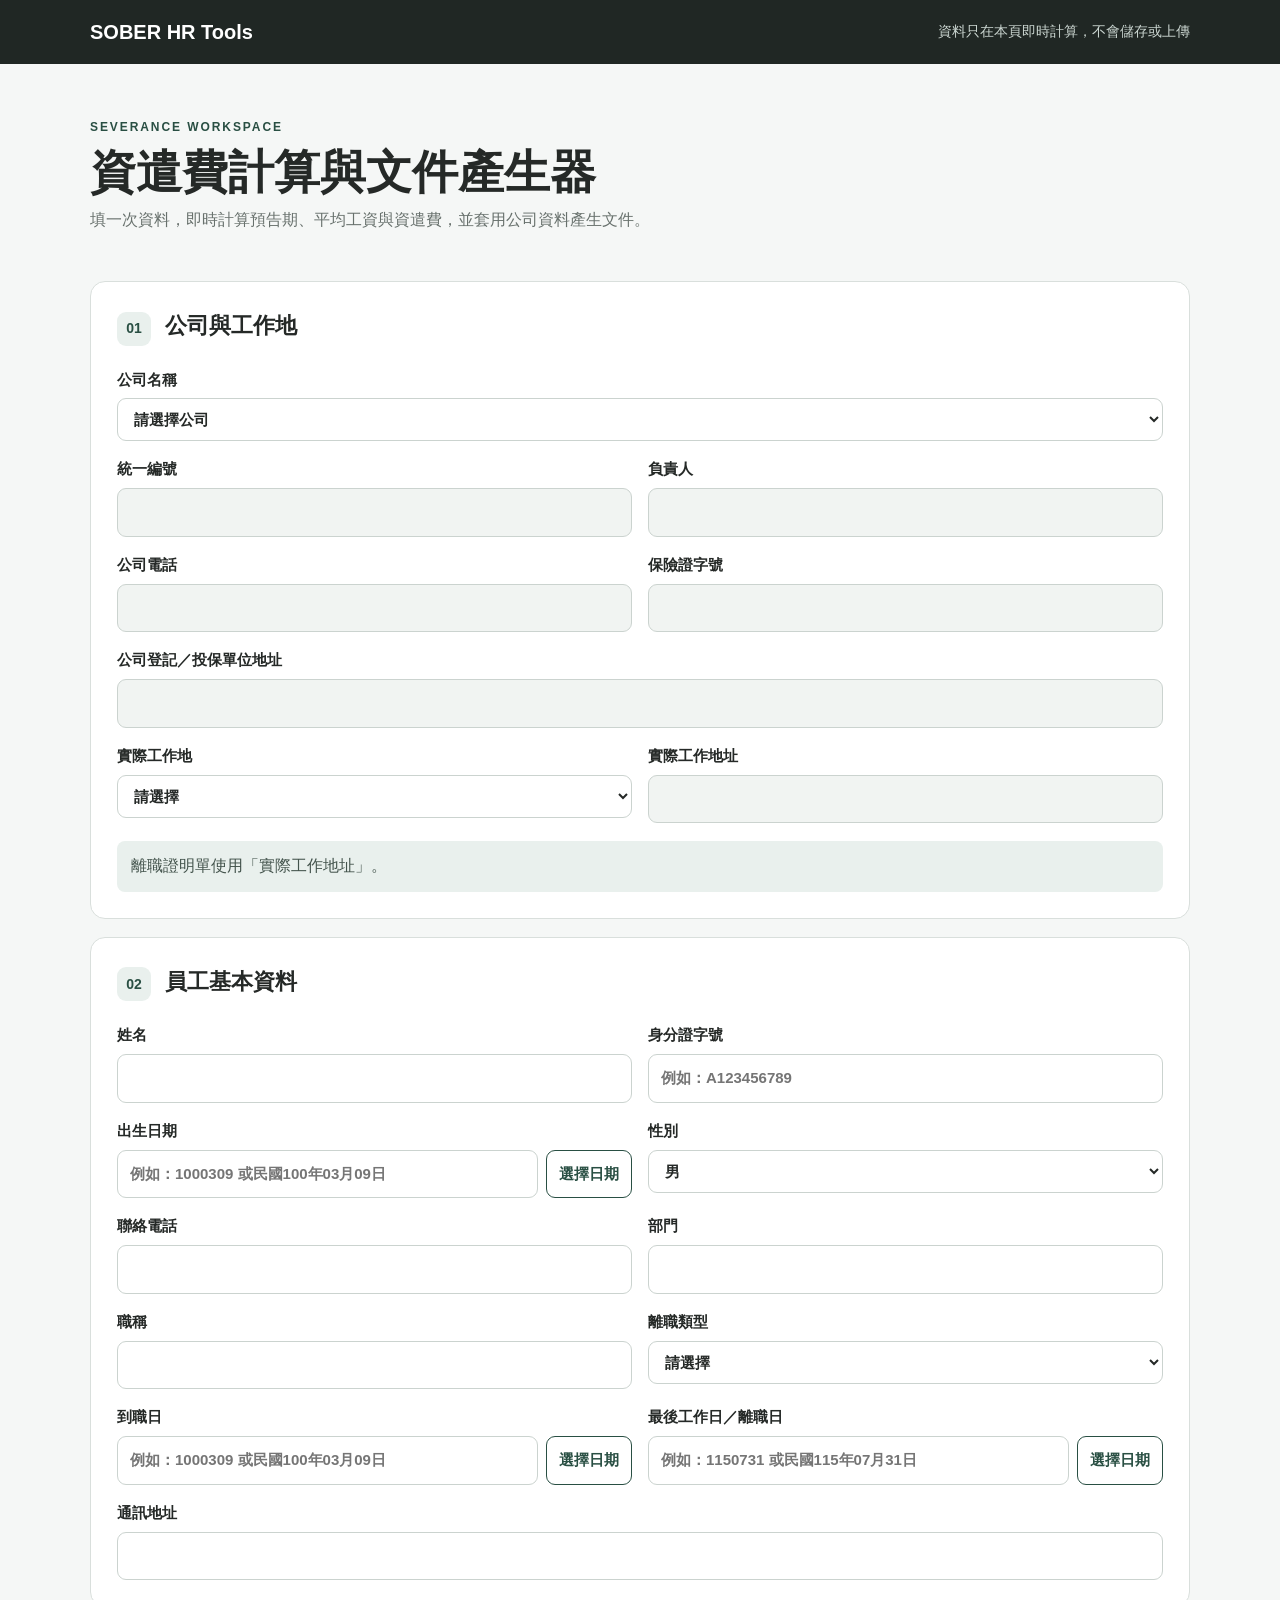
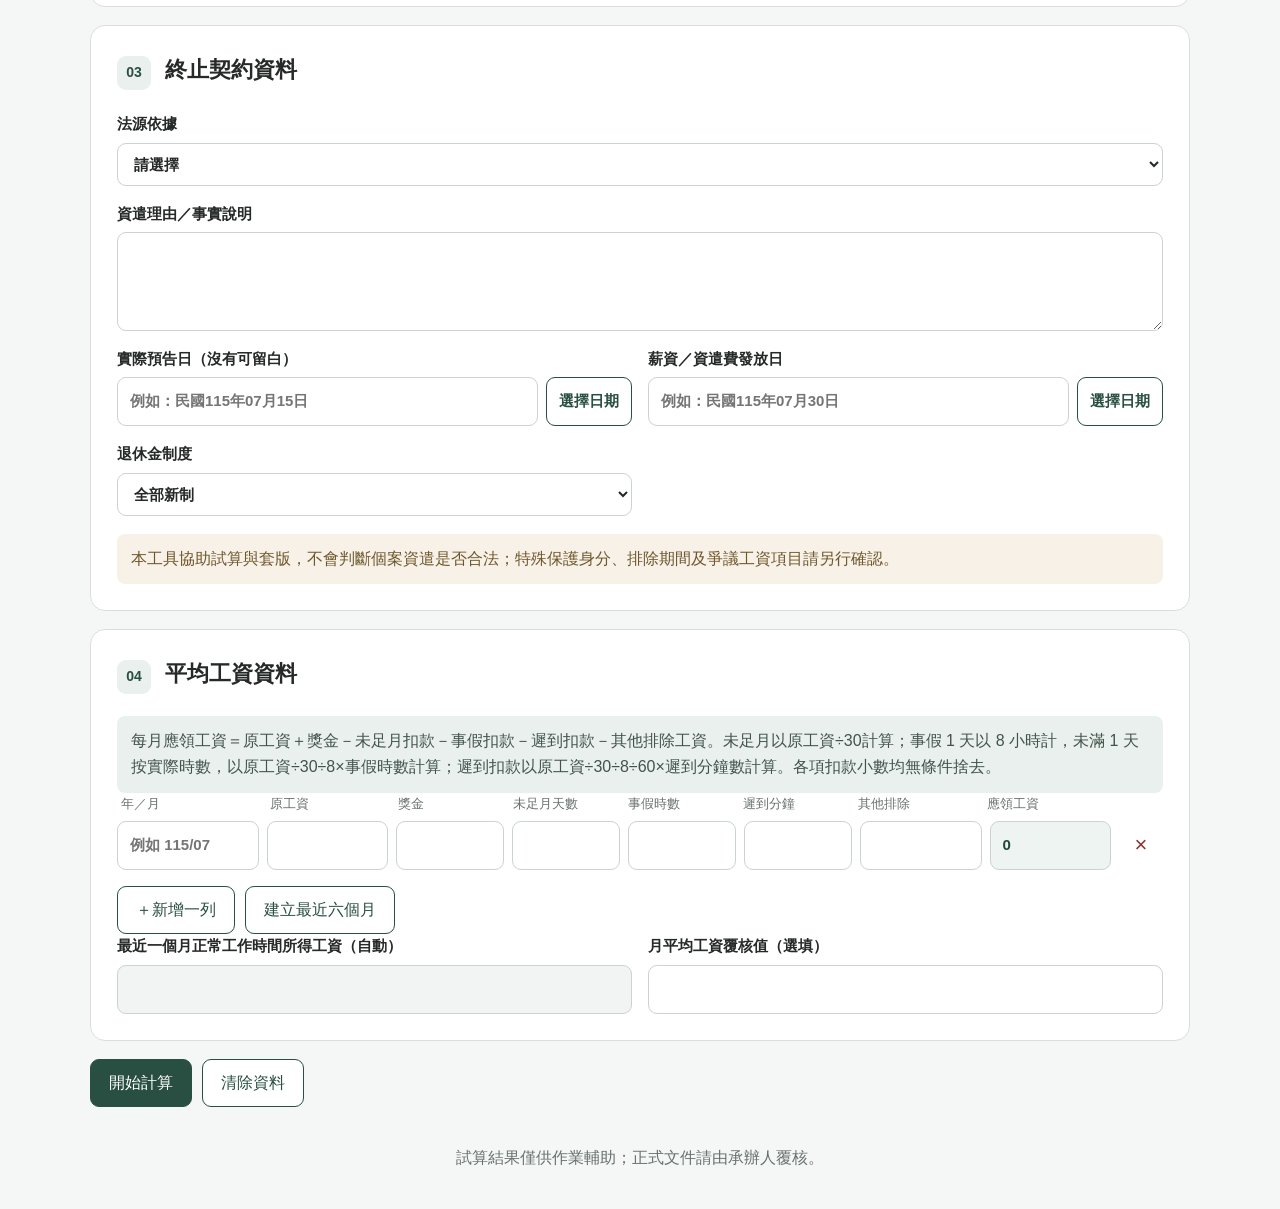
==== severance-calculator/index.html @ 07b01340 "Reorganize HR tools portal" ====
<!doctype html>
<html lang="zh-Hant">
<head>
  <meta charset="utf-8">
  <meta name="viewport" content="width=device-width,initial-scale=1">
  <meta name="description" content="SOBER 資遣費即時計算與文件產生工具">
  <title>SOBER 資遣費計算工具</title>
  <link rel="stylesheet" href="../style.css">
  <link rel="stylesheet" href="../wage.css?v=20260730-roc-picker">
  <link rel="stylesheet" href="../doc-layout.css?v=20260731-document-fields">
  <link rel="stylesheet" href="../mobile.css?v=20260730-print-clean">
</head>
<body>
  <header><div class="shell brand"><b>SOBER HR Tools</b><span>資料只在本頁即時計算，不會儲存或上傳</span></div></header>
  <main class="shell">
    <section class="hero"><p>SEVERANCE WORKSPACE</p><h1>資遣費計算與文件產生器</h1><span>填一次資料，即時計算預告期、平均工資與資遣費，並套用公司資料產生文件。</span></section>
    <form id="severanceForm">
      <section class="card"><h2><i>01</i> 公司與工作地</h2><div class="grid">
        <label class="wide">公司名稱<select name="companyKey" required><option value="">請選擇公司</option><option value="sobo">搜博科技股份有限公司</option><option value="soshow">搜秀網路行銷有限公司</option><option value="socreative">搜創網路行銷有限公司</option><option value="ideas">創思影像有限公司</option><option value="maya">馬雅科技有限公司</option></select></label>
        <label>統一編號<input name="companyId" readonly></label><label>負責人<input name="representative" readonly></label>
        <label>公司電話<input name="companyPhone" readonly></label><label>保險證字號<input name="insuranceNo" readonly></label>
        <label class="wide">公司登記／投保單位地址<input name="companyAddress" readonly></label>
        <label>實際工作地<select name="workplaceRegion" required><option value="">請選擇</option><option value="taipei">台北</option><option value="taichung">台中</option><option value="kaohsiung">高雄</option><option value="tainan">台南</option></select></label>
        <label>實際工作地址<input name="workplace" readonly></label>
      </div><p class="hint">離職證明單使用「實際工作地址」。</p></section>

      <section class="card"><h2><i>02</i> 員工基本資料</h2><div class="grid">
        <label>姓名<input name="employeeName" required></label><label>身分證字號<input name="employeeId" class="employee-id" maxlength="10" pattern="[A-Za-z][0-9]{9}" title="第1碼須為英文字母，後接9碼數字" placeholder="例如：A123456789" required></label>
        <label>出生日期<input name="birthDate" class="roc-date" inputmode="numeric" placeholder="例如：1000309 或民國100年03月09日"></label><label>性別<select name="gender"><option value="male">男</option><option value="female">女</option></select></label>
        <label>聯絡電話<input name="employeePhone"></label><label>部門<input name="department"></label>
        <label>職稱<input name="jobTitle" required></label><label>離職類型<select name="departureType" required><option value="">請選擇</option><option value="voluntary">自願離職</option><option value="involuntary">非自願離職</option></select></label>
        <label>到職日<input name="startDate" class="roc-date" inputmode="numeric" placeholder="例如：1000309 或民國100年03月09日" required></label><label>最後工作日／離職日<input name="endDate" class="roc-date" inputmode="numeric" placeholder="例如：1150731 或民國115年07月31日" required></label>
        <label class="wide">通訊地址<input name="employeeAddress"></label>
      </div></section>

      <section class="card" id="terminationSection"><h2><i>03</i> 終止契約資料</h2><div class="grid">
        <label class="wide">法源依據<select name="legalBasis" required><option value="">請選擇</option><option>勞動基準法第11條第1款－歇業或轉讓</option><option>勞動基準法第11條第2款－虧損或業務緊縮</option><option>勞動基準法第11條第3款－不可抗力暫停工作逾一個月</option><option>勞動基準法第11條第4款－業務性質變更，有減少勞工必要</option><option>勞動基準法第11條第5款－勞工對所擔任工作確不能勝任</option><option>勞動基準法第13條但書</option><option>勞動基準法第20條－事業單位改組或轉讓</option><option>勞動基準法第14條－勞工不經預告終止契約</option><option value="other">其他（請在理由說明）</option></select></label>
        <label class="wide">資遣理由／事實說明<textarea name="reasonDetail" rows="3" required></textarea></label>
        <label>實際預告日（沒有可留白）<input name="actualNoticeDate" class="roc-date" inputmode="numeric" placeholder="例如：民國115年07月15日"></label><label>薪資／資遣費發放日<input name="settlementDate" class="roc-date" inputmode="numeric" placeholder="例如：民國115年07月30日"></label>
        <label>退休金制度<select name="pensionSystem"><option value="new">全部新制</option><option value="old">全部舊制</option><option value="mixed">新舊制並存</option></select></label><label id="transitionField" hidden>轉換新制日期<input name="transitionDate" class="roc-date" inputmode="numeric" value="民國94年07月01日"></label>
      </div><p class="warning">本工具協助試算與套版，不會判斷個案資遣是否合法；特殊保護身分、排除期間及爭議工資項目請另行確認。</p></section>

      <section class="card" id="wageSection"><h2><i>04</i> 平均工資資料</h2><p class="hint">每月應領工資＝原工資＋獎金－未足月扣款－事假扣款－遲到扣款－其他排除工資。未足月以原工資÷30計算；事假 1 天以 8 小時計，未滿 1 天按實際時數，以原工資÷30÷8×事假時數計算；遲到扣款以原工資÷30÷8÷60×遲到分鐘數計算。各項扣款小數均無條件捨去。</p>
        <div class="wage-head"><span>年／月</span><span>原工資</span><span>獎金</span><span>未足月天數</span><span>事假時數</span><span>遲到分鐘</span><span>其他排除</span><span>應領工資</span><span></span></div><div id="wageRows"></div>
        <div class="row-actions"><button type="button" class="ghost" id="addWageRow">＋新增一列</button><button type="button" class="ghost" id="fillSixMonths">建立最近六個月</button></div>
        <div class="grid"><label>最近一個月正常工作時間所得工資（自動）<input name="lastMonthlySalary" type="number" min="0" readonly></label><label>月平均工資覆核值（選填）<input name="averageWageOverride" type="number" min="0" step="0.01"></label></div>
      </section>
      <div class="actions"><button class="primary" id="submitForm" type="submit">開始計算</button><button class="ghost" type="reset">清除資料</button><span id="formMessage"></span></div>
    </form>

    <section id="results" class="card results" hidden><h2 id="resultsTitle">計算結果</h2><div class="metrics" id="resultMetrics">
      <article><small>法定預告天數</small><strong id="noticeDays">0 天</strong><p id="noticeDetail"></p></article>
      <article><small>預告日期</small><strong id="latestNotice">—</strong><p>優先顯示實際預告日；未填時顯示仍可符合期限的最晚預告日。</p></article>
      <article><small>月平均工資</small><strong id="averageMonthly">NT$0</strong><p id="averageDetail"></p></article>
      <article class="accent"><small>資遣費</small><strong id="severancePay">NT$0</strong><p id="severanceDetail"></p></article>
    </div><div id="calculationSheet" class="details"></div>
      <div class="documents"><div><h2>PDF 文件產生器</h2><p id="documentsHint">依公司表單套入資料，再列印或另存為 PDF。</p></div><div><button data-doc="notice" data-involuntary>產生資遣通知書 PDF</button><button data-doc="average" data-involuntary>產生平均工資明細 PDF</button><button data-doc="service">產生離職證明 PDF</button><button data-doc="involuntary" data-involuntary>產生非自願離職證明 PDF</button></div></div>
    </section>
  </main>
  <dialog id="documentDialog"><div class="dialogbar"><b id="dialogTitle"></b><div><button id="togglePreviewZoom" type="button">放大閱讀</button><button id="printDocument">列印／另存 PDF</button><button id="closeDialog">關閉</button></div></div><div id="documentPreview" class="paper"></div></dialog>
  <footer>試算結果僅供作業輔助；正式文件請由承辦人覆核。</footer>
  <script src="../vendor/jszip.min.js"></script><script src="../app.js?v=20260731-document-fields"></script>
</body></html>
---- style.css ----
:root{--green:#294f43;--mint:#e9f0ed;--ink:#252927;--muted:#68716d;--line:#d9dfdc;--bg:#f5f7f6;--white:#fff}*{box-sizing:border-box}body{margin:0;background:var(--bg);color:var(--ink);font:16px/1.65 "Microsoft JhengHei","PingFang TC",sans-serif}header{background:#202724;color:#fff}.shell{width:min(1100px,calc(100% - 32px));margin:auto}.brand{min-height:64px;display:flex;align-items:center;justify-content:space-between;gap:20px}.brand b{font-size:20px}.brand span{font-size:14px;color:#cbd6d1}.hero{padding:54px 0 30px}.hero p{margin:0;color:var(--green);font-size:12px;font-weight:800;letter-spacing:.16em}.hero h1{font-size:clamp(30px,5vw,46px);line-height:1.15;margin:8px 0}.hero span{color:var(--muted)}.card{background:var(--white);border:1px solid var(--line);border-radius:15px;padding:26px;margin:18px 0}.card h2{margin:0 0 22px;font-size:22px}.card h2 i{display:inline-grid;place-items:center;width:34px;height:34px;margin-right:8px;border-radius:9px;background:var(--mint);color:var(--green);font-size:14px;font-style:normal}.grid{display:grid;grid-template-columns:1fr 1fr;gap:16px}.wide{grid-column:1/-1}label{display:flex;flex-direction:column;gap:6px;font-weight:700;font-size:15px}input,select,textarea,button{font:inherit}input,select,textarea{width:100%;border:1px solid #cbd3cf;border-radius:9px;padding:11px 12px;background:#fff;color:var(--ink)}input[readonly]{background:#f1f4f2;color:#56605b}textarea{resize:vertical}.hint,.warning{margin:18px 0 0;padding:12px 14px;border-radius:8px;background:var(--mint);color:#43534c}.warning{background:#f7f1e7;color:#6e572c}.wage-head,.wage-row{display:grid;grid-template-columns:1.3fr 1fr .8fr .8fr 1fr 40px;gap:8px;align-items:center}.wage-head{padding:0 4px 7px;color:var(--muted);font-size:13px}.wage-row{margin-bottom:8px}.remove{border:0;background:transparent;color:#8b3434;font-size:22px;cursor:pointer}.row-actions,.actions{display:flex;gap:10px;align-items:center;flex-wrap:wrap;margin-top:16px}.primary,.ghost,.documents button,.dialogbar button{border:1px solid var(--green);border-radius:9px;padding:10px 18px;cursor:pointer}.primary,.documents button{background:var(--green);color:#fff}.ghost,.dialogbar button{background:#fff;color:var(--green)}#formMessage{color:#a33}.results{scroll-margin-top:20px}.metrics{display:grid;grid-template-columns:repeat(4,1fr);gap:12px}.metrics article{border:1px solid var(--line);border-radius:12px;padding:18px}.metrics small{color:var(--muted)}.metrics strong{display:block;margin:5px 0;font-size:24px}.metrics p{margin:0;color:var(--muted);font-size:13px}.metrics .accent{background:var(--green);color:#fff}.metrics .accent small,.metrics .accent p{color:#d7e4df}.details{margin-top:16px;border-top:1px solid var(--line)}.calc-row{display:flex;justify-content:space-between;gap:20px;padding:10px 0;border-bottom:1px solid var(--line)}.documents{display:flex;justify-content:space-between;gap:20px;align-items:center;margin-top:24px;padding-top:20px;border-top:1px solid var(--line)}.documents h2,.documents p{margin:0}.documents>div:last-child{display:flex;gap:8px;flex-wrap:wrap}dialog{width:min(900px,96vw);max-height:94vh;border:0;border-radius:14px;padding:0}dialog::backdrop{background:#0008}.dialogbar{position:sticky;top:0;display:flex;justify-content:space-between;gap:20px;padding:12px 18px;background:#202724;color:#fff}.paper{padding:38px;background:#fff}.paper h1{text-align:center}.paper table{width:100%;border-collapse:collapse}.paper th,.paper td{border:1px solid #333;padding:9px;text-align:left}.paper th{width:18%;background:#f2f2f2}.signature{display:flex;justify-content:space-between;margin-top:42px}footer{text-align:center;color:var(--muted);padding:38px 16px}@media(max-width:760px){.brand{align-items:flex-start;flex-direction:column;justify-content:center;padding:12px 0}.grid,.metrics{grid-template-columns:1fr}.wide{grid-column:auto}.card{padding:18px}.wage-head{display:none}.wage-row{grid-template-columns:1fr 1fr}.wage-row input:first-child{grid-column:1/-1}.documents{align-items:flex-start;flex-direction:column}.documents>div:last-child{width:100%}.documents button{width:100%}.calc-row{flex-direction:column;gap:2px}.paper{padding:18px}}@media print{body>*:not(dialog),.dialogbar{display:none!important}dialog{position:static;width:auto;max-height:none;display:block!important}.paper{padding:0}}
---- wage.css ----
.wage-head,.wage-row{grid-template-columns:1.05fr .9fr .8fr .8fr .8fr .8fr .9fr .9fr 44px}
.wage-field{display:block;min-width:0}
.wage-field span{display:none}
.wage-field input{width:100%;min-width:0}
.net-wage{background:#edf4f1!important;color:#21483d!important;font-weight:700}
.roc-date-picker{position:relative;display:grid;grid-template-columns:minmax(0,1fr) auto;gap:8px;width:100%}
.roc-date-picker .roc-date{min-width:0}
.roc-calendar-button{border:1px solid #294f43;border-radius:9px;padding:8px 12px;background:#fff;color:#294f43;white-space:nowrap;cursor:pointer}
.native-date-picker{position:absolute;right:0;bottom:0;width:1px;height:1px;padding:0;border:0;opacity:0;pointer-events:none}
@media(max-width:760px){
  .wage-row{grid-template-columns:minmax(0,1fr) minmax(0,1fr) 42px;gap:10px;padding:14px;margin-bottom:14px;border:1px solid #d9dfdc;border-radius:12px;background:#f8faf9}
  .wage-field{grid-column:span 1;font-size:13px;gap:4px}
  .wage-field span{display:block;color:#56605b;font-weight:700}
  .wage-field:first-child,.wage-field:nth-child(8){grid-column:1/-2}
  .wage-row .remove{grid-column:3;grid-row:1;align-self:end;width:42px;height:44px;border:1px solid #e0caca;border-radius:9px;background:#fff4f4}
}
.paper{width:210mm;min-height:297mm;margin:auto;padding:15mm!important;color:#111;font-family:"Microsoft JhengHei",sans-serif}
.paper .doc-title{text-align:center;font-size:24px;letter-spacing:.18em;margin:0 0 16px}.paper .doc-subtitle{text-align:center;font-size:19px;margin:0 0 14px}.paper .doc-table{width:100%;border-collapse:collapse}.paper .doc-table th,.paper .doc-table td{border:1px solid #222;padding:7px 8px;vertical-align:middle}.paper .doc-table th{background:#f3f3f3;text-align:center}.paper .doc-note{font-size:12px;line-height:1.45}.paper .company-block{margin-top:24px;line-height:2}.paper .signature-line{display:flex;justify-content:space-between;gap:30px;margin-top:28px}.paper .checkboxes{white-space:pre-line;line-height:1.8}.paper .wage-detail th,.paper .wage-detail td{text-align:center;font-size:12px;padding:5px}.paper .right{text-align:right!important}
@media(max-width:760px){dialog{width:100vw}.paper{width:210mm;transform-origin:top left}}
@page{size:A4;margin:0}
---- doc-layout.css ----
.paper .paired-form{table-layout:fixed}
.paper .paired-form col.label{width:18%}
.paper .paired-form col.value{width:32%}
.paper .paired-form th,.paper .paired-form td{height:38px}
.paper .paired-form .notice-address-row th,.paper .paired-form .notice-address-row td{height:auto;min-height:38px}
.paper .paired-form .notice-address{padding:7px 10px;line-height:1.45;overflow-wrap:anywhere;word-break:break-word}
.paper .section-row th{background:#dfe9e5!important;color:#173f34;text-align:left!important;font-size:16px;padding:7px 10px!important}
.paper .amount-box{font-size:20px;font-weight:700;text-align:right!important}
.paper .approval-table{table-layout:fixed;margin-top:18px}
.paper .approval-table th{width:20%;background:#edf2f0}
.paper .approval-table td{height:68px}
.paper .formula-box{margin:16px 0;padding:12px;border:1px solid #49675e;background:#f3f7f5;line-height:1.8}
.paper .notice-statement{margin:14px 0;padding:11px 13px;border:1px solid #8b9792;background:#f7f8f8;font-size:13px;line-height:1.75;text-align:justify}
.paper .notice-document{display:flex;flex-direction:column;min-height:267mm}
.paper .notice-heading{margin-bottom:16px;text-align:center}
.paper .notice-heading .doc-subtitle{font-size:18px;line-height:1.35;margin:0 0 6px;letter-spacing:.04em}
.paper .notice-heading .doc-title{font-size:23px;line-height:1.3;margin:0;letter-spacing:.16em}
.paper .employee-signature{display:grid;grid-template-columns:auto 1fr auto 120px;align-items:end;gap:8px;margin-top:auto;padding:20px 8px 6px;font-size:14px}
.paper .employee-signature .signature-space,.paper .employee-signature .date-space{height:30px;border-bottom:1px solid #222}
.paper .service-document{display:flex;flex-direction:column;min-height:267mm;color:#1f2926;font-size:14px}
.paper .service-heading{text-align:center;margin:0 0 22px}
.paper .service-heading h1{margin:0;font-size:30px;line-height:1.35;letter-spacing:.3em}
.paper .service-title-rule{display:flex;align-items:center;justify-content:center;gap:8px;margin-top:12px}
.paper .service-title-rule span{width:110px;border-top:2px solid #86a99d}
.paper .service-title-rule i{width:8px;height:8px;border-radius:50%;background:#527c6e}
.paper .service-section h2{display:flex;align-items:center;gap:8px;margin:0 0 10px;font-size:16px;letter-spacing:.05em}
.paper .service-section h2 b{display:grid;place-items:center;width:25px;height:25px;border-radius:50%;background:#294f43;color:#fff;font-size:12px}
.paper .service-employee-table{table-layout:fixed}
.paper .service-employee-table col.service-label{width:17%}
.paper .service-employee-table col.service-value{width:33%}
.paper .service-employee-table th,.paper .service-employee-table td{height:43px;padding:8px 10px}
.paper .service-employee-table th{background:#edf2f0}
.paper .service-statement{display:grid;grid-template-columns:1fr auto 1fr;align-items:center;gap:14px;margin:20px 0}
.paper .service-statement span{border-top:1px solid #68716d}
.paper .service-statement b{font-size:16px;font-weight:500;letter-spacing:.04em}
.paper .company-section{margin-top:2px}
.paper .company-info-layout{display:grid;grid-template-columns:1.35fr 1fr;gap:36px;padding:4px 4px 0}
.paper .company-details p{margin:0 0 8px;line-height:1.55}
.paper .company-seals{display:grid;grid-template-columns:1fr;gap:14px}
.paper .company-seals>div{display:grid;grid-template-columns:90px 1fr;align-items:center;gap:10px}
.paper .company-seals span{text-align:center;font-weight:700}
.paper .company-seals i{height:50px;border:1px dashed #8b9792;background:#fafbfb}
.paper .service-issue-date{margin-top:auto;padding:26px 0 4px;text-align:center;font-size:18px;letter-spacing:.16em;border-bottom:5px solid #9ab9ae}
.paper .average-document{font-size:13px;line-height:1.5}
.paper .average-heading{margin-bottom:14px;text-align:center}
.paper .average-heading .doc-subtitle{font-size:17px;line-height:1.35;margin:0 0 5px;letter-spacing:.04em}
.paper .average-heading .doc-title{font-size:22px;line-height:1.3;margin:0;letter-spacing:.15em}
.paper .average-wages{margin-top:12px}
.paper .average-wages{table-layout:fixed}
.paper .average-wages th,.paper .average-wages td{font-size:11px;padding:4px;overflow-wrap:anywhere}
.paper .average-wages th:nth-child(1),.paper .average-wages td:nth-child(1){width:13%}
.paper .average-wages th:nth-child(2),.paper .average-wages td:nth-child(2){width:13%}
.paper .average-wages th:nth-child(3),.paper .average-wages td:nth-child(3){width:10%}
.paper .average-wages th:nth-child(4),.paper .average-wages td:nth-child(4){width:14%}
.paper .average-wages th:nth-child(5),.paper .average-wages td:nth-child(5){width:13%}
.paper .average-wages th:nth-child(6),.paper .average-wages td:nth-child(6){width:12%}
.paper .average-wages th:nth-child(7),.paper .average-wages td:nth-child(7){width:12%}
.paper .average-wages th:nth-child(8),.paper .average-wages td:nth-child(8){width:13%}
.paper .average-formula{margin:12px 0 10px;padding:9px 11px;font-size:13px;line-height:1.65}
.paper .average-formula .doc-note,.paper .average-formula br:last-of-type{display:none}
.paper .severance-total{display:flex;align-items:center;justify-content:space-between;margin:10px 0;padding:10px 14px;border:2px solid #294f43;background:#e9f0ed;color:#173f34}
.paper .severance-total span{font-size:15px;font-weight:700;letter-spacing:.06em}
.paper .severance-total strong{font-size:22px;line-height:1.2}
.paper .final-payment{display:grid;grid-template-columns:1fr auto;align-items:center;gap:3px 16px;margin:10px 0;padding:10px 14px;border:2px solid #173f34;background:#294f43;color:#fff}
.paper .final-payment span{font-size:15px;font-weight:700;letter-spacing:.06em}
.paper .final-payment strong{font-size:22px;line-height:1.2}
.paper .final-payment small{grid-column:1/-1;text-align:right;color:#d7e4df}
.paper .notice-summary{margin-top:10px;border:1px solid #8b9792}
.paper .notice-summary h3{margin:0;padding:6px 10px;background:#dfe9e5;color:#173f34;font-size:14px}
.paper .notice-summary dl{display:grid;grid-template-columns:1fr 1fr;margin:0}
.paper .notice-summary dl>div{display:grid;grid-template-columns:44% 56%;min-width:0;border-top:1px solid #d5dbd8}
.paper .notice-summary dl>div:nth-child(odd){border-right:1px solid #d5dbd8}
.paper .notice-summary dt,.paper .notice-summary dd{margin:0;padding:5px 7px}
.paper .notice-summary dt{background:#f3f5f4;font-weight:700}
.paper .notice-summary dd{text-align:right}
.paper .approval-three{margin-top:12px;direction:rtl}
.paper .approval-three th{width:33.333%}
.paper .approval-three td{height:88px}
.paper:has(.official-form-document){width:210mm;padding:0!important;background:#ddd}
.paper .official-form-document{width:210mm;margin:0 auto;color:#000;font-family:"DFKai-SB","BiauKai","標楷體",serif;font-size:14px;line-height:1}
.paper .official-page{position:relative;width:210mm;height:297mm;overflow:hidden;background:#fff}
.paper .official-page>img{display:block;width:100%;height:100%;object-fit:fill}
.paper .official-field,.paper .official-check,.paper .official-gender,.paper .official-date{position:absolute;z-index:1;display:flex;align-items:center;white-space:nowrap}
.paper .official-field{height:3.1%;padding:0 .25%;overflow:hidden;font-size:14px;background:transparent}
.paper .official-date{inset:0;font-family:"DFKai-SB","BiauKai","標楷體",serif;font-size:14px;pointer-events:none}
.paper .official-date i{position:absolute;display:flex;align-items:center;justify-content:center;height:3.1%;font-style:normal}
.paper .field-issue-date::before{content:"";position:absolute;left:70%;top:4.55%;width:22%;height:3.1%;background:#fff}
.paper .field-issue-date .date-year{left:71%;top:4.55%;width:7%}.paper .field-issue-date .date-month{left:78%;top:4.55%;width:6%}.paper .field-issue-date .date-day{left:84%;top:4.55%;width:7%}
.paper .field-issue-date .date-year::after{content:"年";margin-left:5px}.paper .field-issue-date .date-month::after{content:"月";margin-left:5px}.paper .field-issue-date .date-day::after{content:"日";margin-left:5px}
.paper .field-name{left:18.2%;top:7.35%;width:31%}
.paper .field-birth-date .date-year{left:67.6%;top:7.7%;width:4.8%}.paper .field-birth-date .date-month{left:74%;top:7.7%;width:3.4%}.paper .field-birth-date .date-day{left:80.1%;top:7.7%;width:3.4%}
.paper .official-gender{left:19.1%;width:6.4%;height:1.75%;gap:3px;padding-left:.2%;background:#fff;font-size:14px;font-family:"DFKai-SB","BiauKai","標楷體",serif}
.paper .official-gender>i{position:relative;flex:0 0 13px;width:13px;height:13px;border:1px solid #111;background:#fff;font-style:normal}
.paper .official-gender.selected>i::after{content:"✓";position:absolute;left:0;top:-5px;font:700 17px/1 "DFKai-SB","BiauKai","標楷體",serif}
.paper .gender-male{top:11.05%}
.paper .gender-female{top:12.65%}
.paper .field-id{left:52.6%;top:10.85%;width:39.3%;height:3.45%;padding-left:1.2%;background:#fff;font-size:16px;letter-spacing:.08em;font-family:"DFKai-SB","BiauKai","標楷體",serif}
.paper .field-address{left:18.2%;top:14.25%;width:43.6%}
.paper .field-phone{left:70.8%;top:14.42%;width:20.7%;height:2.7%;padding-left:.45%;font-size:13px;line-height:1;overflow:hidden}
.paper .field-end-date .date-year{left:46.9%;top:18.05%;width:4.8%}.paper .field-end-date .date-month{left:54%;top:18.05%;width:3.4%}.paper .field-end-date .date-day{left:59.3%;top:18.05%;width:3.4%}
.paper .field-workplace{left:76.1%;top:17.7%;width:15.9%;justify-content:center;white-space:normal;text-align:center;font-size:12px;line-height:1.15;background:#fff}
.paper .official-check{width:1.9%;height:1.55%;font:700 16px/1 "Microsoft JhengHei",sans-serif;background:#fff;justify-content:center}
.paper .check-closure{left:21.4%;top:23.65%}.paper .check-relocation{left:32.5%;top:23.65%}.paper .check-suspension{left:43.5%;top:23.65%}.paper .check-dissolution{left:54.6%;top:23.65%}.paper .check-bankruptcy{left:65.8%;top:23.65%}
.paper .check-lsa-11-1{left:39.7%;top:25.55%}.paper .check-lsa-11-2{left:48.6%;top:25.55%}.paper .check-lsa-11-3{left:56.1%;top:25.55%}.paper .check-lsa-11-4{left:64.8%;top:25.55%}.paper .check-lsa-11-5{left:72.2%;top:25.55%}
.paper .check-lsa-14-1{left:45.3%;top:27.55%}.paper .check-lsa-14-2{left:54.4%;top:27.55%}.paper .check-lsa-14-3{left:63.4%;top:27.55%}.paper .check-lsa-14-4{left:72.3%;top:27.55%}.paper .check-lsa-14-5{left:81%;top:27.55%}.paper .check-lsa-14-6{left:89.7%;top:27.55%}
.paper .check-lsa-13{left:21.4%;top:29.52%}.paper .check-lsa-20{left:47.2%;top:29.52%}
.paper .check-fixed-term{left:21.4%;top:31.45%}.paper .check-voluntary{left:25.1%;top:34.3%}.paper .check-other{left:34.2%;top:34.3%}
.paper .field-other-reason{left:42.2%;top:33.45%;width:24.7%;height:2%;font-size:12px}
.paper .field-unit-name{left:37%;top:54.3%;width:25.5%;height:2.4%;background:#fff;font-size:14px}
.paper .field-insurance-no{left:35.2%;top:60.8%;width:22%;height:2.4%;font-size:14px}
.paper .field-unit-phone{left:72.2%;top:60.8%;width:19.8%;height:2.4%;font-size:14px}
.paper .field-unit-address{left:36.8%;top:64.2%;width:55.2%;height:2.4%;font-size:14px}
.paper .field-contact-phone{left:61.8%;top:69.6%;width:30.2%;height:2.4%;font-size:14px}
@media print{
  @page{size:A4 portrait;margin:0}
  .paper:has(.official-form-document){width:210mm!important;margin:0!important;background:#fff}
  .paper .official-form-document{width:210mm!important}
  .paper .official-page{break-after:page;page-break-after:always}
  .paper .official-page:last-child{break-after:auto;page-break-after:auto}
}
---- mobile.css ----
html,body{max-width:100%;overflow-x:hidden}
[hidden]{display:none!important}
#documentPreview{--preview-scale:1;zoom:var(--preview-scale)}
.dialogbar>div{display:flex;gap:8px;flex-wrap:wrap;justify-content:flex-end}
@media(max-width:760px){
  .shell{width:min(100% - 24px,1100px)}
  .row-actions,.actions{display:grid;grid-template-columns:1fr 1fr;width:100%}
  .row-actions button,.actions button{width:100%;min-width:0}
  .actions #formMessage{grid-column:1/-1}
  dialog#documentDialog{inset:0;width:100vw;height:100dvh;max-width:none;max-height:none;margin:0;border-radius:0;overflow:auto}
  .dialogbar{z-index:2;align-items:center;gap:10px;padding:10px 12px}
  .dialogbar>b{min-width:0;font-size:14px}
  .dialogbar>div{flex-shrink:0;flex-wrap:nowrap}
  .dialogbar button{padding:8px 10px;white-space:nowrap}
  #documentPreview{margin:0 auto}
  dialog#documentDialog.preview-zoomed #documentPreview{margin-left:12px;margin-right:12px}
  #togglePreviewZoom{display:block}
}
@media(max-width:420px){
  .row-actions,.actions{grid-template-columns:1fr}
  .dialogbar{align-items:stretch;flex-direction:column}
  .dialogbar>div{display:grid;grid-template-columns:1fr 1fr}
  .dialogbar #togglePreviewZoom{grid-column:1/-1}
}
@media print{
  html,body{overflow:visible}
  dialog#documentDialog{position:static!important;inset:auto!important;width:auto!important;height:auto!important;max-width:none!important;max-height:none!important;margin:0!important;border-radius:0!important;overflow:visible!important}
  #documentPreview{--preview-scale:1!important;zoom:1!important}
}
@media(min-width:761px){#togglePreviewZoom{display:none}}
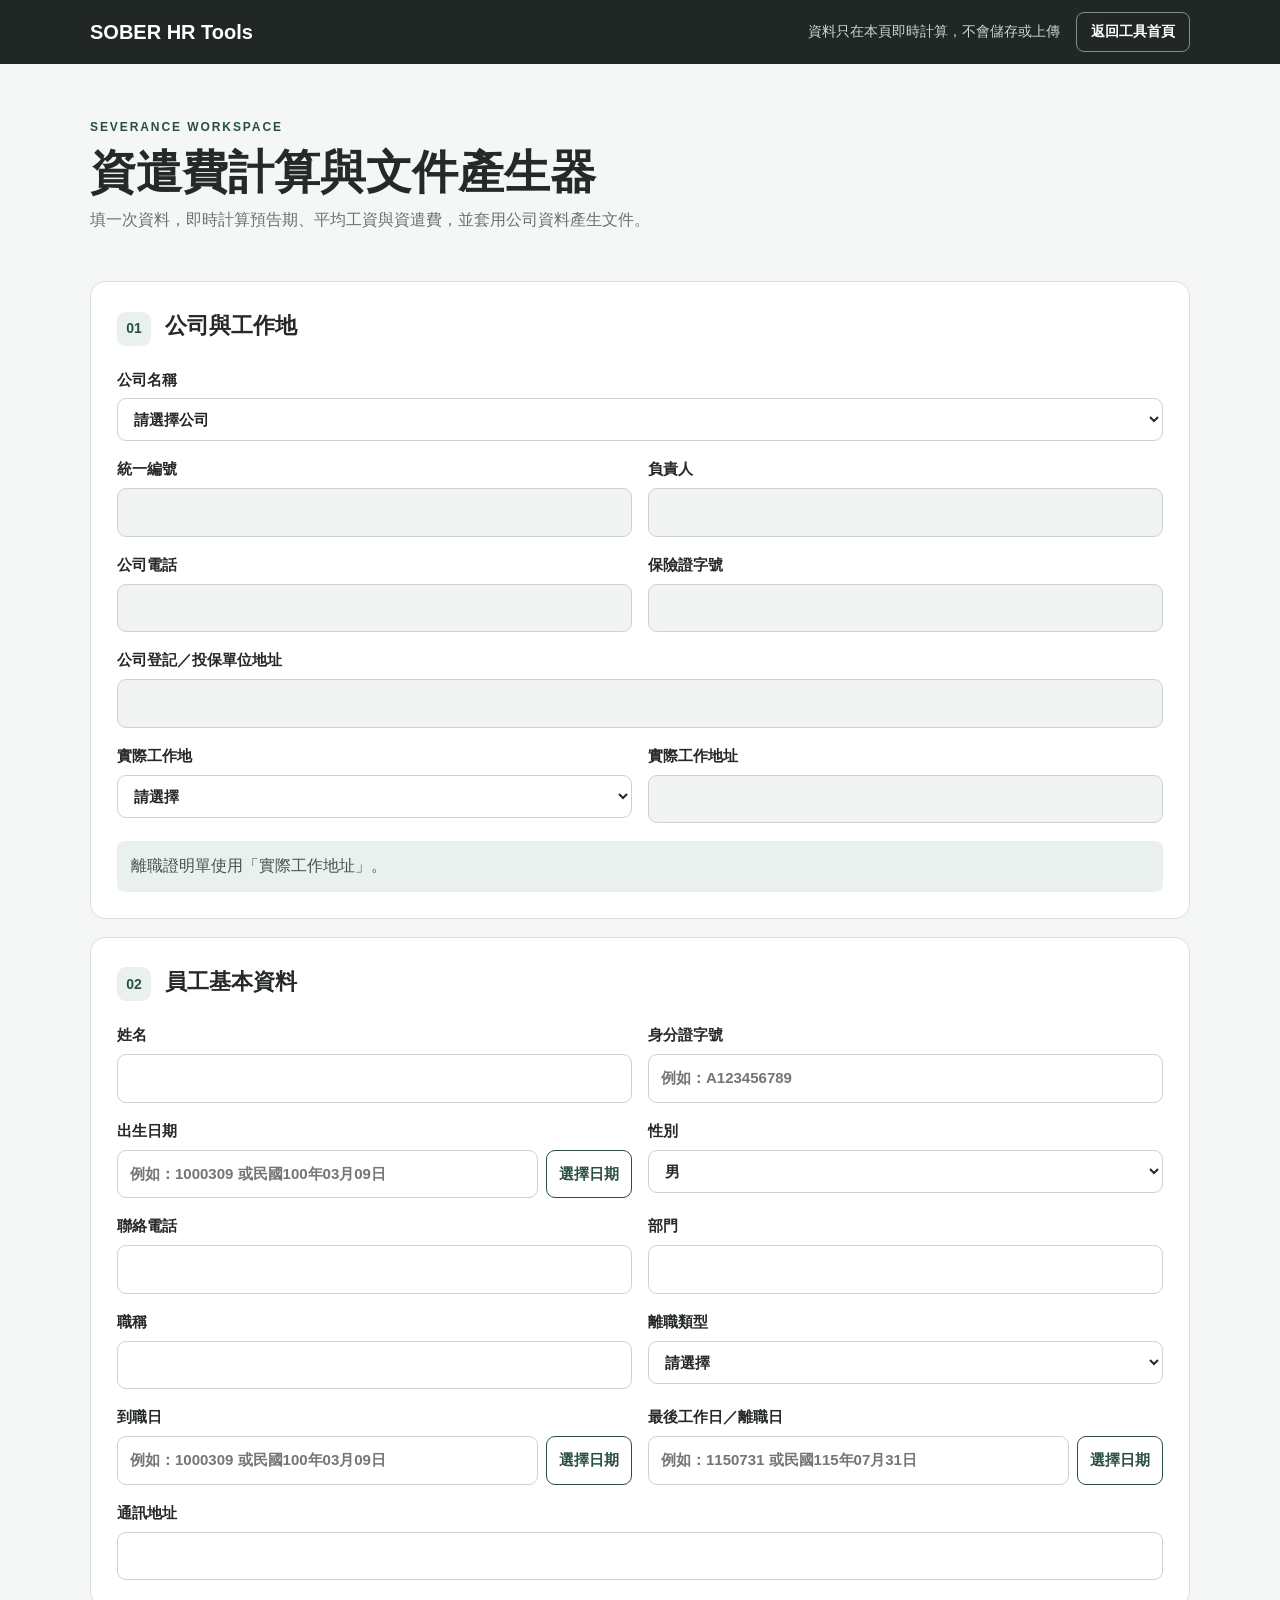
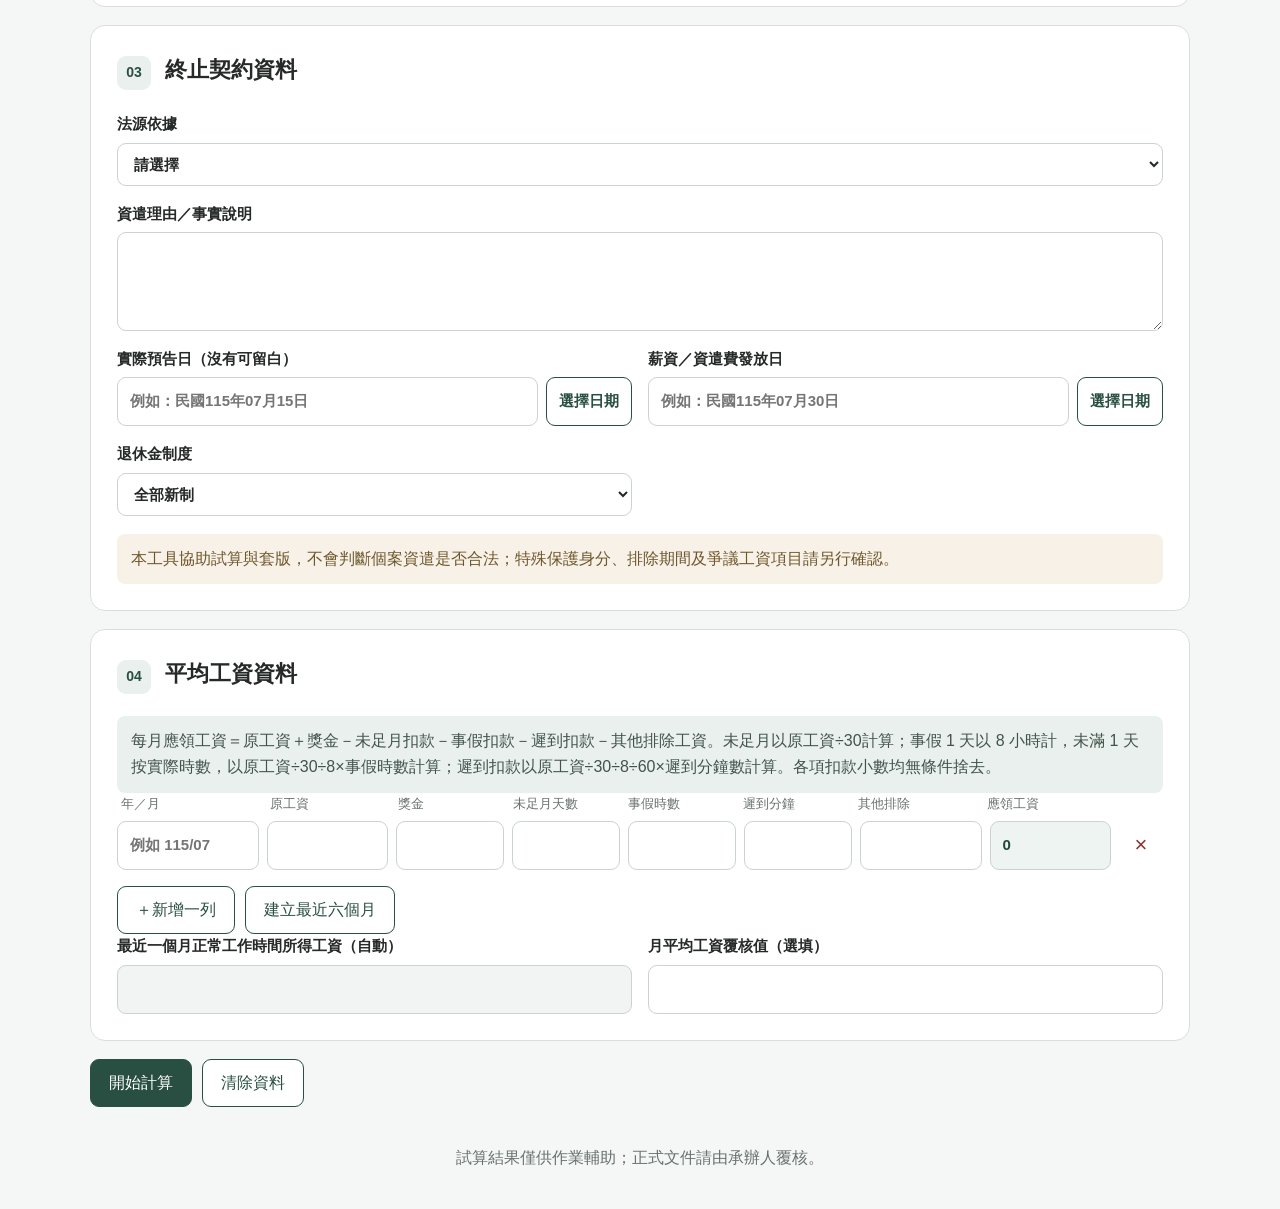
==== commit c4443559: "Add return-to-home navigation to calculator" ====
--- a/severance-calculator/index.html
+++ b/severance-calculator/index.html
@@ -9,9 +9,10 @@
   <link rel="stylesheet" href="../wage.css?v=20260730-roc-picker">
   <link rel="stylesheet" href="../doc-layout.css?v=20260731-document-fields">
   <link rel="stylesheet" href="../mobile.css?v=20260730-print-clean">
+  <link rel="stylesheet" href="../calculator-nav.css?v=20260731">
 </head>
 <body>
-  <header><div class="shell brand"><b>SOBER HR Tools</b><span>資料只在本頁即時計算，不會儲存或上傳</span></div></header>
+  <header><div class="shell brand"><b>SOBER HR Tools</b><div class="brand-actions"><span>資料只在本頁即時計算，不會儲存或上傳</span><a class="home-link" href="../">返回工具首頁</a></div></div></header>
   <main class="shell">
     <section class="hero"><p>SEVERANCE WORKSPACE</p><h1>資遣費計算與文件產生器</h1><span>填一次資料，即時計算預告期、平均工資與資遣費，並套用公司資料產生文件。</span></section>
     <form id="severanceForm">
--- a/calculator-nav.css
+++ b/calculator-nav.css
@@ -0,0 +1,35 @@
+.brand-actions {
+  display: flex;
+  align-items: center;
+  gap: 16px;
+}
+
+.home-link {
+  min-height: 38px;
+  display: inline-flex;
+  align-items: center;
+  padding: 7px 14px;
+  border: 1px solid #80928a;
+  border-radius: 8px;
+  color: #fff;
+  text-decoration: none;
+  font-size: 14px;
+  font-weight: 700;
+  white-space: nowrap;
+}
+
+.home-link:hover,
+.home-link:focus-visible {
+  border-color: #fff;
+  color: #202724;
+  background: #fff;
+  outline: none;
+}
+
+@media (max-width: 760px) {
+  .brand-actions {
+    width: 100%;
+    align-items: flex-start;
+    justify-content: space-between;
+  }
+}
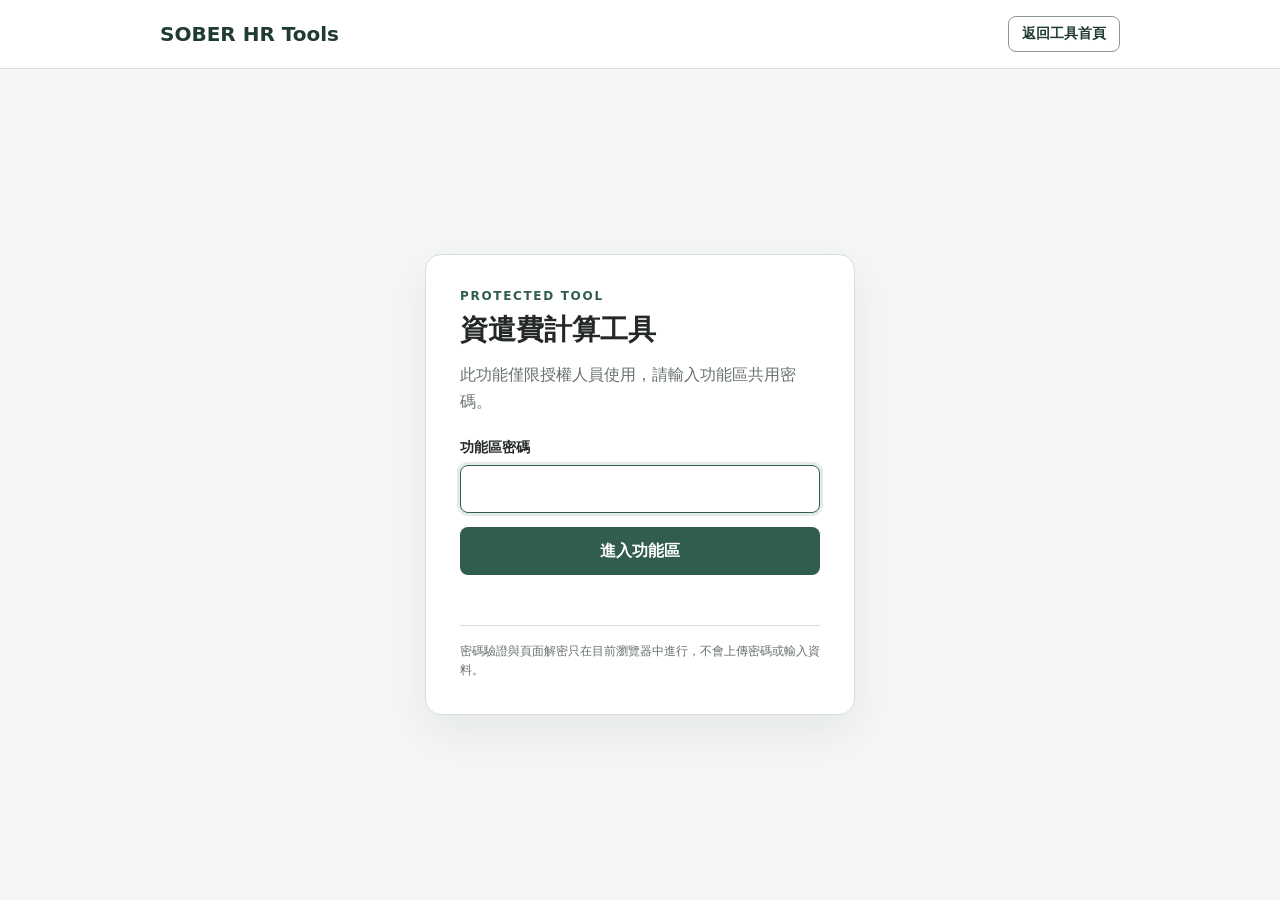
==== commit f78d41a5: "Protect HR tools and update appointment letter" ====
--- a/severance-calculator/index.html
+++ b/severance-calculator/index.html
@@ -1,64 +1 @@
-<!doctype html>
-<html lang="zh-Hant">
-<head>
-  <meta charset="utf-8">
-  <meta name="viewport" content="width=device-width,initial-scale=1">
-  <meta name="description" content="SOBER 資遣費即時計算與文件產生工具">
-  <title>SOBER 資遣費計算工具</title>
-  <link rel="stylesheet" href="../style.css">
-  <link rel="stylesheet" href="../wage.css?v=20260730-roc-picker">
-  <link rel="stylesheet" href="../doc-layout.css?v=20260731-document-fields">
-  <link rel="stylesheet" href="../mobile.css?v=20260730-print-clean">
-  <link rel="stylesheet" href="../calculator-nav.css?v=20260731">
-</head>
-<body>
-  <header><div class="shell brand"><b>SOBER HR Tools</b><div class="brand-actions"><span>資料只在本頁即時計算，不會儲存或上傳</span><a class="home-link" href="../">返回工具首頁</a></div></div></header>
-  <main class="shell">
-    <section class="hero"><p>SEVERANCE WORKSPACE</p><h1>資遣費計算與文件產生器</h1><span>填一次資料，即時計算預告期、平均工資與資遣費，並套用公司資料產生文件。</span></section>
-    <form id="severanceForm">
-      <section class="card"><h2><i>01</i> 公司與工作地</h2><div class="grid">
-        <label class="wide">公司名稱<select name="companyKey" required><option value="">請選擇公司</option><option value="sobo">搜博科技股份有限公司</option><option value="soshow">搜秀網路行銷有限公司</option><option value="socreative">搜創網路行銷有限公司</option><option value="ideas">創思影像有限公司</option><option value="maya">馬雅科技有限公司</option></select></label>
-        <label>統一編號<input name="companyId" readonly></label><label>負責人<input name="representative" readonly></label>
-        <label>公司電話<input name="companyPhone" readonly></label><label>保險證字號<input name="insuranceNo" readonly></label>
-        <label class="wide">公司登記／投保單位地址<input name="companyAddress" readonly></label>
-        <label>實際工作地<select name="workplaceRegion" required><option value="">請選擇</option><option value="taipei">台北</option><option value="taichung">台中</option><option value="kaohsiung">高雄</option><option value="tainan">台南</option></select></label>
-        <label>實際工作地址<input name="workplace" readonly></label>
-      </div><p class="hint">離職證明單使用「實際工作地址」。</p></section>
-
-      <section class="card"><h2><i>02</i> 員工基本資料</h2><div class="grid">
-        <label>姓名<input name="employeeName" required></label><label>身分證字號<input name="employeeId" class="employee-id" maxlength="10" pattern="[A-Za-z][0-9]{9}" title="第1碼須為英文字母，後接9碼數字" placeholder="例如：A123456789" required></label>
-        <label>出生日期<input name="birthDate" class="roc-date" inputmode="numeric" placeholder="例如：1000309 或民國100年03月09日"></label><label>性別<select name="gender"><option value="male">男</option><option value="female">女</option></select></label>
-        <label>聯絡電話<input name="employeePhone"></label><label>部門<input name="department"></label>
-        <label>職稱<input name="jobTitle" required></label><label>離職類型<select name="departureType" required><option value="">請選擇</option><option value="voluntary">自願離職</option><option value="involuntary">非自願離職</option></select></label>
-        <label>到職日<input name="startDate" class="roc-date" inputmode="numeric" placeholder="例如：1000309 或民國100年03月09日" required></label><label>最後工作日／離職日<input name="endDate" class="roc-date" inputmode="numeric" placeholder="例如：1150731 或民國115年07月31日" required></label>
-        <label class="wide">通訊地址<input name="employeeAddress"></label>
-      </div></section>
-
-      <section class="card" id="terminationSection"><h2><i>03</i> 終止契約資料</h2><div class="grid">
-        <label class="wide">法源依據<select name="legalBasis" required><option value="">請選擇</option><option>勞動基準法第11條第1款－歇業或轉讓</option><option>勞動基準法第11條第2款－虧損或業務緊縮</option><option>勞動基準法第11條第3款－不可抗力暫停工作逾一個月</option><option>勞動基準法第11條第4款－業務性質變更，有減少勞工必要</option><option>勞動基準法第11條第5款－勞工對所擔任工作確不能勝任</option><option>勞動基準法第13條但書</option><option>勞動基準法第20條－事業單位改組或轉讓</option><option>勞動基準法第14條－勞工不經預告終止契約</option><option value="other">其他（請在理由說明）</option></select></label>
-        <label class="wide">資遣理由／事實說明<textarea name="reasonDetail" rows="3" required></textarea></label>
-        <label>實際預告日（沒有可留白）<input name="actualNoticeDate" class="roc-date" inputmode="numeric" placeholder="例如：民國115年07月15日"></label><label>薪資／資遣費發放日<input name="settlementDate" class="roc-date" inputmode="numeric" placeholder="例如：民國115年07月30日"></label>
-        <label>退休金制度<select name="pensionSystem"><option value="new">全部新制</option><option value="old">全部舊制</option><option value="mixed">新舊制並存</option></select></label><label id="transitionField" hidden>轉換新制日期<input name="transitionDate" class="roc-date" inputmode="numeric" value="民國94年07月01日"></label>
-      </div><p class="warning">本工具協助試算與套版，不會判斷個案資遣是否合法；特殊保護身分、排除期間及爭議工資項目請另行確認。</p></section>
-
-      <section class="card" id="wageSection"><h2><i>04</i> 平均工資資料</h2><p class="hint">每月應領工資＝原工資＋獎金－未足月扣款－事假扣款－遲到扣款－其他排除工資。未足月以原工資÷30計算；事假 1 天以 8 小時計，未滿 1 天按實際時數，以原工資÷30÷8×事假時數計算；遲到扣款以原工資÷30÷8÷60×遲到分鐘數計算。各項扣款小數均無條件捨去。</p>
-        <div class="wage-head"><span>年／月</span><span>原工資</span><span>獎金</span><span>未足月天數</span><span>事假時數</span><span>遲到分鐘</span><span>其他排除</span><span>應領工資</span><span></span></div><div id="wageRows"></div>
-        <div class="row-actions"><button type="button" class="ghost" id="addWageRow">＋新增一列</button><button type="button" class="ghost" id="fillSixMonths">建立最近六個月</button></div>
-        <div class="grid"><label>最近一個月正常工作時間所得工資（自動）<input name="lastMonthlySalary" type="number" min="0" readonly></label><label>月平均工資覆核值（選填）<input name="averageWageOverride" type="number" min="0" step="0.01"></label></div>
-      </section>
-      <div class="actions"><button class="primary" id="submitForm" type="submit">開始計算</button><button class="ghost" type="reset">清除資料</button><span id="formMessage"></span></div>
-    </form>
-
-    <section id="results" class="card results" hidden><h2 id="resultsTitle">計算結果</h2><div class="metrics" id="resultMetrics">
-      <article><small>法定預告天數</small><strong id="noticeDays">0 天</strong><p id="noticeDetail"></p></article>
-      <article><small>預告日期</small><strong id="latestNotice">—</strong><p>優先顯示實際預告日；未填時顯示仍可符合期限的最晚預告日。</p></article>
-      <article><small>月平均工資</small><strong id="averageMonthly">NT$0</strong><p id="averageDetail"></p></article>
-      <article class="accent"><small>資遣費</small><strong id="severancePay">NT$0</strong><p id="severanceDetail"></p></article>
-    </div><div id="calculationSheet" class="details"></div>
-      <div class="documents"><div><h2>PDF 文件產生器</h2><p id="documentsHint">依公司表單套入資料，再列印或另存為 PDF。</p></div><div><button data-doc="notice" data-involuntary>產生資遣通知書 PDF</button><button data-doc="average" data-involuntary>產生平均工資明細 PDF</button><button data-doc="service">產生離職證明 PDF</button><button data-doc="involuntary" data-involuntary>產生非自願離職證明 PDF</button></div></div>
-    </section>
-  </main>
-  <dialog id="documentDialog"><div class="dialogbar"><b id="dialogTitle"></b><div><button id="togglePreviewZoom" type="button">放大閱讀</button><button id="printDocument">列印／另存 PDF</button><button id="closeDialog">關閉</button></div></div><div id="documentPreview" class="paper"></div></dialog>
-  <footer>試算結果僅供作業輔助；正式文件請由承辦人覆核。</footer>
-  <script src="../vendor/jszip.min.js"></script><script src="../app.js?v=20260731-document-fields"></script>
-</body></html>
+<!doctype html><html lang="zh-Hant"><head><meta charset="utf-8"><meta name="viewport" content="width=device-width,initial-scale=1"><title>功能區登入｜SOBER HR Tools</title><link rel="stylesheet" href="../auth.css"></head><body><header class="auth-header"><div class="auth-shell auth-header__inner"><a class="auth-brand" href="../">SOBER HR Tools</a><a class="auth-home" href="../">返回工具首頁</a></div></header><main class="auth-shell auth-main"><section class="auth-card"><p class="auth-kicker">PROTECTED TOOL</p><h1>資遣費計算工具</h1><p class="auth-description">此功能僅限授權人員使用，請輸入功能區共用密碼。</p><form id="authForm"><label>功能區密碼<input id="accessPassword" type="password" autocomplete="current-password" required autofocus></label><button class="auth-button" id="authButton" type="submit">進入功能區</button><p class="auth-error" id="authError" role="alert"></p></form><p class="auth-privacy">密碼驗證與頁面解密只在目前瀏覽器中進行，不會上傳密碼或輸入資料。</p></section></main><script src="secure-payload.js"></script><script src="../secure-loader.js"></script></body></html>
--- a/auth.css
+++ b/auth.css
@@ -0,0 +1 @@
+:root{--green-900:#203b34;--green-700:#315d50;--green-100:#e9f0ed;--ink:#242927;--muted:#68716d;--line:#d9dfdc;--background:#f5f7f6}*{box-sizing:border-box}body{margin:0;min-height:100vh;color:var(--ink);background:var(--background);font-family:"Microsoft JhengHei","PingFang TC",system-ui,sans-serif}.auth-header{border-bottom:1px solid var(--line);background:#fff}.auth-shell{width:min(960px,calc(100% - 32px));margin-inline:auto}.auth-header__inner{min-height:68px;display:flex;align-items:center;justify-content:space-between}.auth-brand{color:var(--green-900);font-size:20px;font-weight:800;text-decoration:none}.auth-home{padding:8px 13px;border:1px solid #87968f;border-radius:8px;color:var(--green-900);font-size:14px;font-weight:700;text-decoration:none}.auth-main{min-height:calc(100vh - 69px);display:grid;place-items:center;padding:40px 0}.auth-card{width:min(100%,430px);padding:34px;border:1px solid var(--line);border-radius:16px;background:#fff;box-shadow:0 18px 45px rgba(32,59,52,.08)}.auth-kicker{margin:0 0 8px;color:var(--green-700);font-size:12px;font-weight:800;letter-spacing:.14em}.auth-card h1{margin:0 0 12px;font-size:28px}.auth-description{margin:0 0 24px;color:var(--muted);line-height:1.7}.auth-card label{display:block;font-size:14px;font-weight:700}.auth-card input{width:100%;min-height:48px;margin-top:8px;padding:10px 12px;border:1px solid #b9c4bf;border-radius:8px;font:inherit}.auth-card input:focus{border-color:var(--green-700);outline:3px solid rgba(49,93,80,.13)}.auth-button{width:100%;min-height:48px;margin-top:14px;border:0;border-radius:8px;color:#fff;background:var(--green-700);font:inherit;font-weight:800;cursor:pointer}.auth-button:disabled{opacity:.65;cursor:wait}.auth-error{min-height:22px;margin:10px 0 0;color:#a33b35;font-size:14px}.auth-privacy{margin:18px 0 0;padding-top:16px;border-top:1px solid var(--line);color:var(--muted);font-size:12px;line-height:1.6}@media(max-width:520px){.auth-card{padding:26px 22px}.auth-header__inner{min-height:62px}}
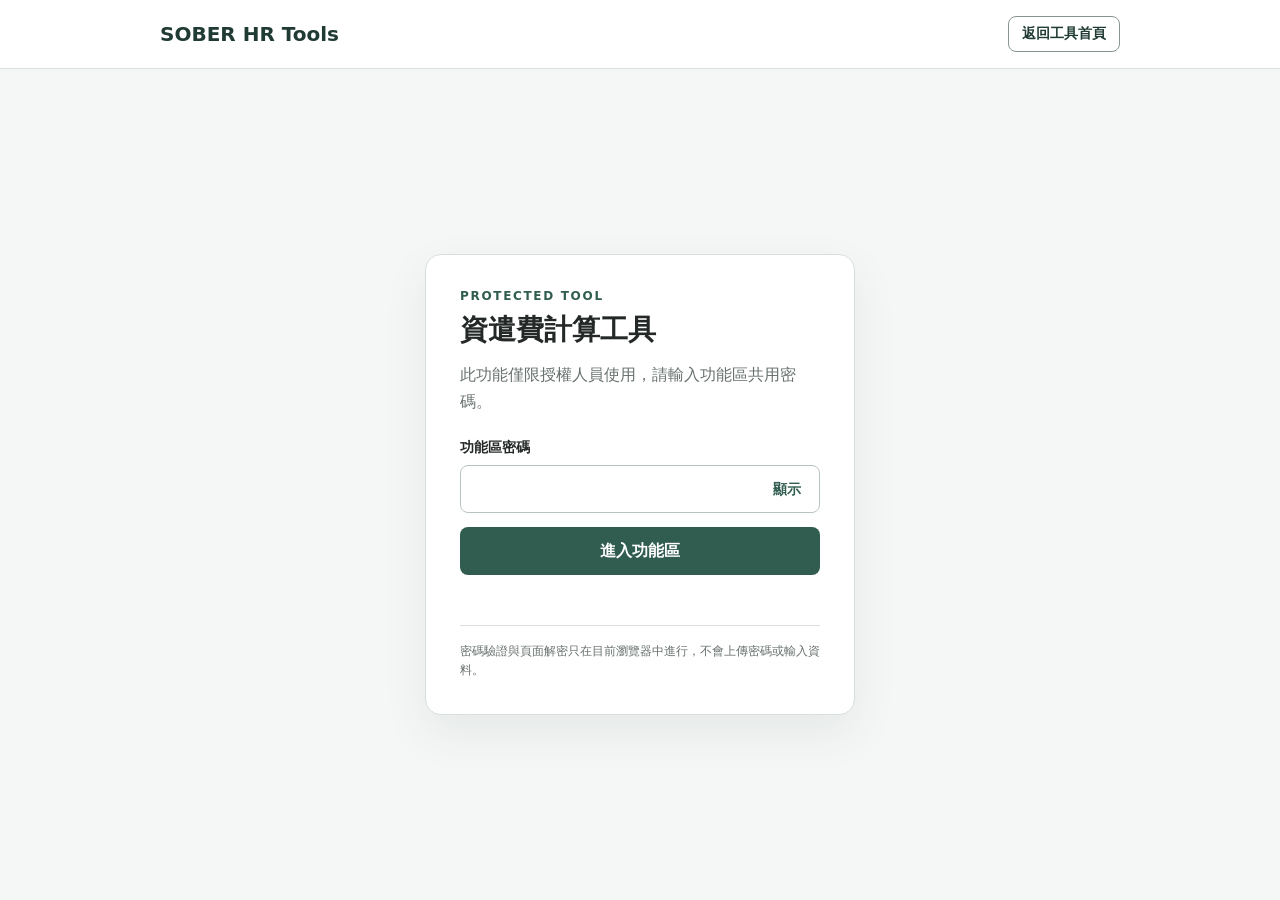
==== commit fdf60f08: "Add password visibility toggle to protected tools" ====
--- a/severance-calculator/index.html
+++ b/severance-calculator/index.html
@@ -1 +1 @@
-<!doctype html><html lang="zh-Hant"><head><meta charset="utf-8"><meta name="viewport" content="width=device-width,initial-scale=1"><title>功能區登入｜SOBER HR Tools</title><link rel="stylesheet" href="../auth.css"></head><body><header class="auth-header"><div class="auth-shell auth-header__inner"><a class="auth-brand" href="../">SOBER HR Tools</a><a class="auth-home" href="../">返回工具首頁</a></div></header><main class="auth-shell auth-main"><section class="auth-card"><p class="auth-kicker">PROTECTED TOOL</p><h1>資遣費計算工具</h1><p class="auth-description">此功能僅限授權人員使用，請輸入功能區共用密碼。</p><form id="authForm"><label>功能區密碼<input id="accessPassword" type="password" autocomplete="current-password" required autofocus></label><button class="auth-button" id="authButton" type="submit">進入功能區</button><p class="auth-error" id="authError" role="alert"></p></form><p class="auth-privacy">密碼驗證與頁面解密只在目前瀏覽器中進行，不會上傳密碼或輸入資料。</p></section></main><script src="secure-payload.js"></script><script src="../secure-loader.js"></script></body></html>
+<!doctype html><html lang="zh-Hant"><head><meta charset="utf-8"><meta name="viewport" content="width=device-width,initial-scale=1"><title>功能區登入｜SOBER HR Tools</title><link rel="stylesheet" href="../auth.css?v=20260922-password-toggle-1"></head><body><header class="auth-header"><div class="auth-shell auth-header__inner"><a class="auth-brand" href="../">SOBER HR Tools</a><a class="auth-home" href="../">返回工具首頁</a></div></header><main class="auth-shell auth-main"><section class="auth-card"><p class="auth-kicker">PROTECTED TOOL</p><h1>資遣費計算工具</h1><p class="auth-description">此功能僅限授權人員使用，請輸入功能區共用密碼。</p><form id="authForm"><label>功能區密碼<input id="accessPassword" type="password" autocomplete="current-password" required autofocus></label><button class="auth-button" id="authButton" type="submit">進入功能區</button><p class="auth-error" id="authError" role="alert"></p></form><p class="auth-privacy">密碼驗證與頁面解密只在目前瀏覽器中進行，不會上傳密碼或輸入資料。</p></section></main><script src="secure-payload.js"></script><script src="../secure-loader.js?v=20260922-password-toggle-1"></script></body></html>
--- a/auth.css
+++ b/auth.css
@@ -1 +1,2 @@
 :root{--green-900:#203b34;--green-700:#315d50;--green-100:#e9f0ed;--ink:#242927;--muted:#68716d;--line:#d9dfdc;--background:#f5f7f6}*{box-sizing:border-box}body{margin:0;min-height:100vh;color:var(--ink);background:var(--background);font-family:"Microsoft JhengHei","PingFang TC",system-ui,sans-serif}.auth-header{border-bottom:1px solid var(--line);background:#fff}.auth-shell{width:min(960px,calc(100% - 32px));margin-inline:auto}.auth-header__inner{min-height:68px;display:flex;align-items:center;justify-content:space-between}.auth-brand{color:var(--green-900);font-size:20px;font-weight:800;text-decoration:none}.auth-home{padding:8px 13px;border:1px solid #87968f;border-radius:8px;color:var(--green-900);font-size:14px;font-weight:700;text-decoration:none}.auth-main{min-height:calc(100vh - 69px);display:grid;place-items:center;padding:40px 0}.auth-card{width:min(100%,430px);padding:34px;border:1px solid var(--line);border-radius:16px;background:#fff;box-shadow:0 18px 45px rgba(32,59,52,.08)}.auth-kicker{margin:0 0 8px;color:var(--green-700);font-size:12px;font-weight:800;letter-spacing:.14em}.auth-card h1{margin:0 0 12px;font-size:28px}.auth-description{margin:0 0 24px;color:var(--muted);line-height:1.7}.auth-card label{display:block;font-size:14px;font-weight:700}.auth-card input{width:100%;min-height:48px;margin-top:8px;padding:10px 12px;border:1px solid #b9c4bf;border-radius:8px;font:inherit}.auth-card input:focus{border-color:var(--green-700);outline:3px solid rgba(49,93,80,.13)}.auth-button{width:100%;min-height:48px;margin-top:14px;border:0;border-radius:8px;color:#fff;background:var(--green-700);font:inherit;font-weight:800;cursor:pointer}.auth-button:disabled{opacity:.65;cursor:wait}.auth-error{min-height:22px;margin:10px 0 0;color:#a33b35;font-size:14px}.auth-privacy{margin:18px 0 0;padding-top:16px;border-top:1px solid var(--line);color:var(--muted);font-size:12px;line-height:1.6}@media(max-width:520px){.auth-card{padding:26px 22px}.auth-header__inner{min-height:62px}}
+.auth-password-field{position:relative;display:block;width:100%;margin-top:8px}.auth-password-field input{margin-top:0;padding-right:70px}.auth-password-toggle{position:absolute;top:50%;right:8px;min-width:50px;min-height:36px;padding:5px 8px;transform:translateY(-50%);border:0;border-radius:6px;color:var(--green-700);background:transparent;font:inherit;font-size:14px;font-weight:800;line-height:1;cursor:pointer;touch-action:manipulation;-webkit-appearance:none}.auth-password-toggle:hover{background:var(--green-100)}.auth-password-toggle:focus-visible{outline:2px solid var(--green-700);outline-offset:1px}
